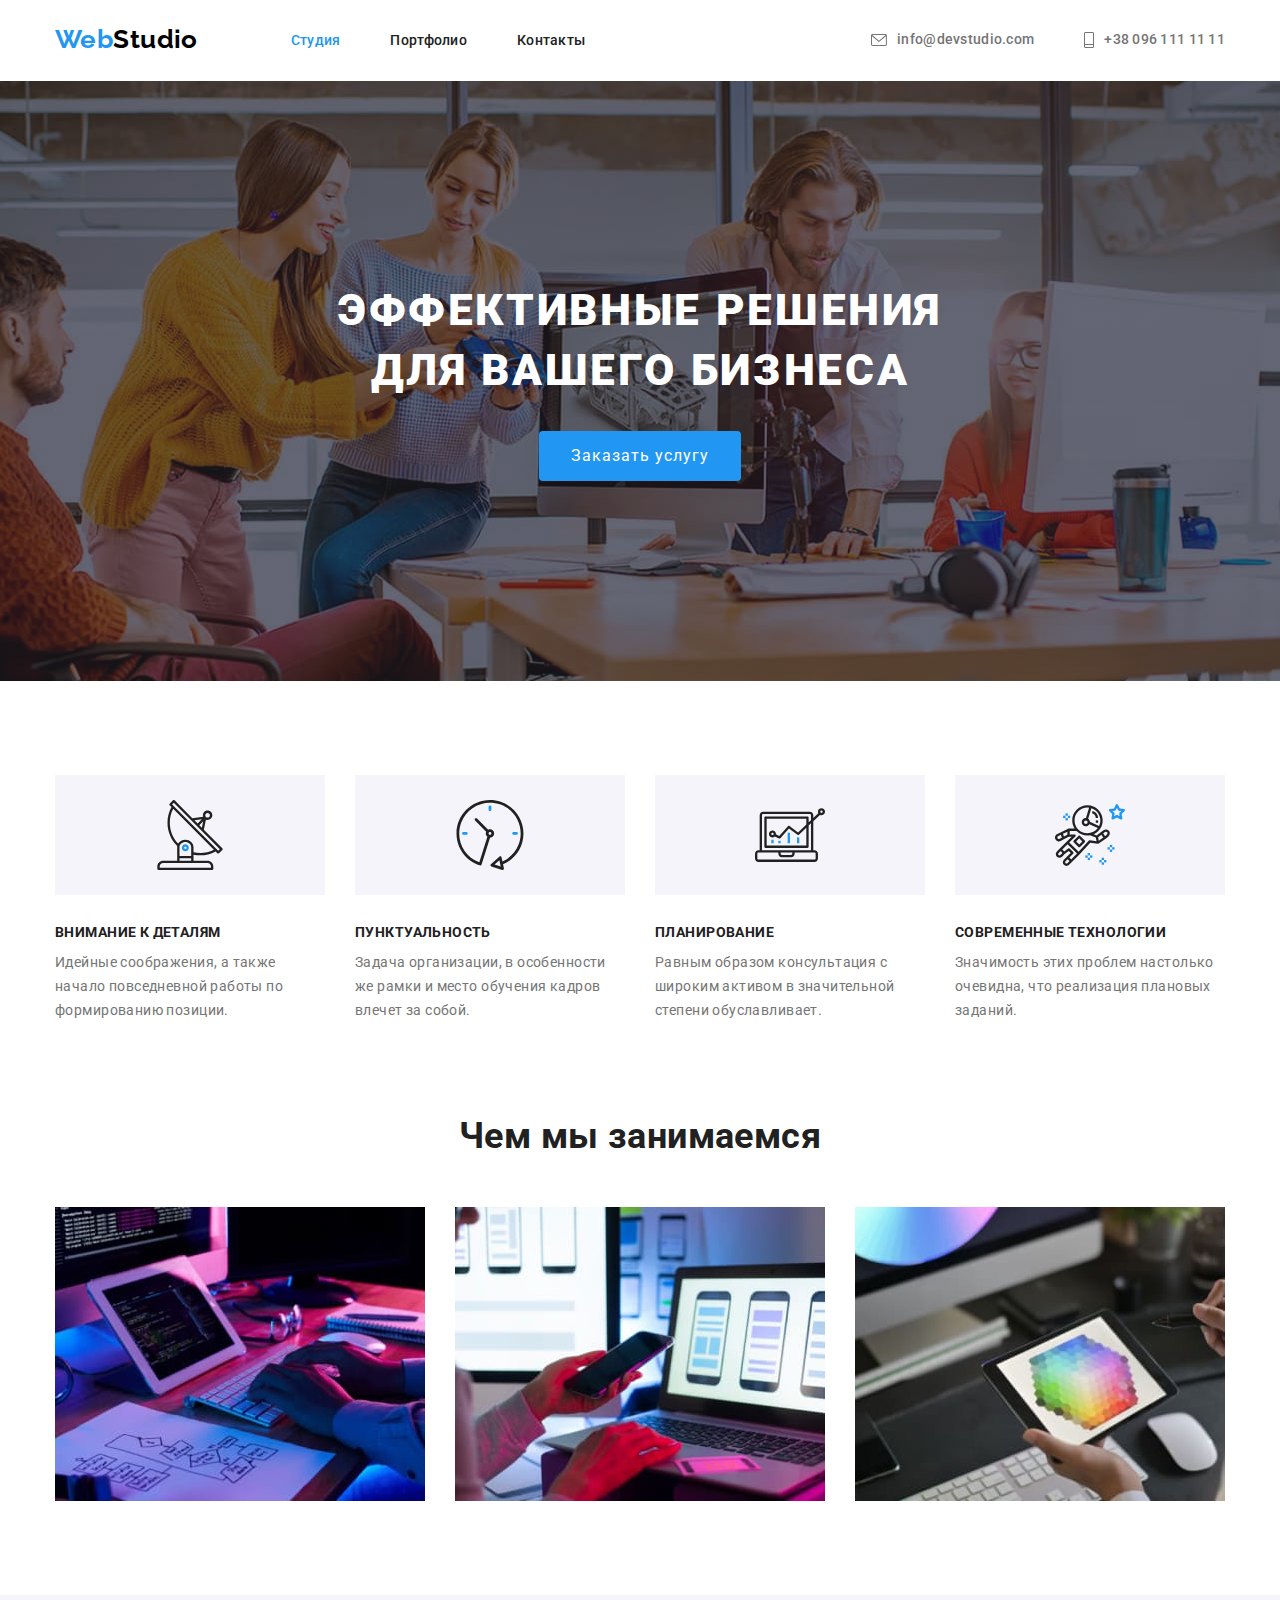
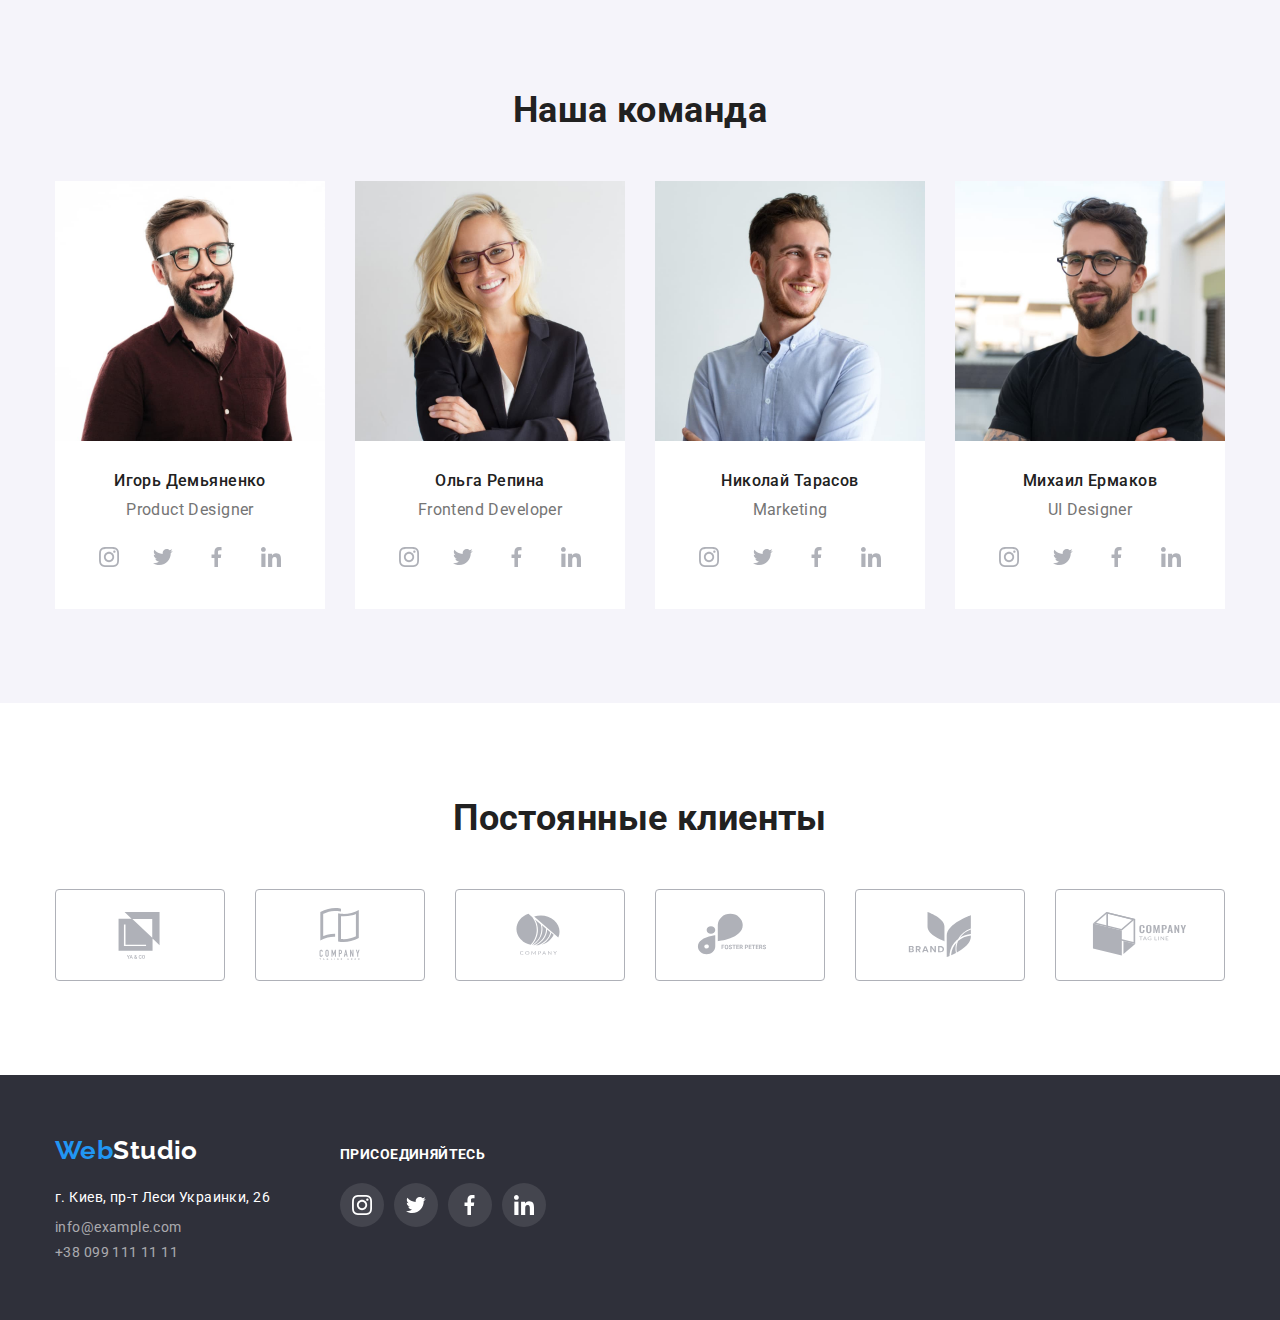
==== index.html @ 22957c2f "Initial commit" ====
<!DOCTYPE html>
<html lang="ru">
  <head>
    <meta charset="UTF-8" />
    <meta http-equiv="X-UA-Compatible" content="IE=edge" />
    <meta name="viewport" content="width=device-width, initial-scale=1.0" />
    <title>WebStudio</title>
    <link rel="preconnect" href="https://fonts.googleapis.com" />
    <link rel="preconnect" href="https://fonts.gstatic.com" crossorigin />
    <link
      href="https://fonts.googleapis.com/css2?family=Raleway:wght@700&family=Roboto:wght@400;500;700&display=swap"
      rel="stylesheet"
    />
    <link rel="stylesheet" href="https://cdn.jsdelivr.net/npm/modern-normalize@1.1.0/modern-normalize.min.css">
    <link rel="stylesheet" href="./css/styles.css" />
  </head>
  <body>
    <header class="page-header">
      <div class="container page-header-container">
        <nav class="page-nav">
          <a class="logo link" href="./index.html"><span class="active">Web</span>Studio </a>
          <ul class="menu list">
            <li class="menu-list">
              <a class="menu-item active link" href="./index.html">Студия</a>
            </li>
            <li class="menu-list">
              <a class="menu-item link" href="about.html">Портфолио</a>
            </li>
            <li class="menu-list">
              <a class="menu-item link" href="./index.html">Контакты</a>
            </li>
          </ul>
        </nav>
          <ul class="contact list ">
            <li class="item">
              <a class="mail-link link" href="mailto:info@devstudio.com" lang="en">
                <svg class="nav-contacts-icon " width="16px" height="12px">
                  <use href="./images/symbol-defs.svg#icon-mail"></use>
                </svg>

                info@devstudio.com</a>
            </li>
            <li class="item">
              <a class="phone-number link" href="tel:+380961111111">
                <svg class="nav-contacts-icon " width="10px" height="16px">
                  <use href="./images/symbol-defs.svg#icon-phone"></use>
                </svg>+38 096 111 11 11</a>
            </li>
          </ul>
      </div>
    </header>
    <main>
      <section class="section hero">
        <div class="hero-side container">
          <h1 class="main-title">Эффективные решения для вашего бизнеса</h1>
          <button class="modal-btn" type="button">Заказать услугу</button>
        </div>
      </section>
      <section class="section">
        <div class="container">
          <h2 hidden>Информация</h2>
          <ul class="about-list list">
            <li>
              <div class="feature-icon">
                <svg class="feature-item-icon">
                  <use href="./images/symbol-defs.svg#icon-antenna"></use>
                </svg>
              </div>
              <h3 class="about">Внимание к деталям</h3>
              <p class="about-description">
                Идейные соображения, а также начало повседневной работы по
                формированию позиции.
              </p>
            </li>
            <li>
              <div class="feature-icon">
                <svg class="feature-item-icon">
                  <use href="./images/symbol-defs.svg#icon-time"></use>
                </svg>
              </div>
              <h3 class="about">Пунктуальность</h3>
              <p class="about-description">
                Задача организации, в особенности же рамки и место обучения кадров
                влечет за собой.
              </p>
            </li>
            <li>
              <div class="feature-icon">
                <svg class="feature-item-icon">
                  <use href="./images/symbol-defs.svg#icon-statistics"></use>
                </svg>
              </div>
              <h3 class="about">Планирование</h3>
              <p class="about-description">
                Равным образом консультация с широким активом в значительной
                степени обуславливает.
              </p>
            </li>
            <li>
              <div class="feature-icon">
                <svg class="feature-item-icon">
                  <use href="./images/symbol-defs.svg#icon-astronaut"></use>
                </svg>
              </div>
              <h3 class="about">Современные технологии</h3>
              <p class="about-description">
                Значимость этих проблем настолько очевидна, что реализация
                плановых заданий.
              </p>
            </li>
          </ul>
        </div>
      </section>
      <section class="section about-img">
        <div class="container">
          <h2 class="section-title">Чем мы занимаемся</h2>
          <ul class="work-progress list">
            <li>
              <img
                src="./images/work/laptopj.jpg"
                alt="ноутбук"
                width="370"
                height="294"
              />
            </li>
            <li>
              <img
                src="./images/work/tabletj.jpg"
                alt="планшет"
                width="370"
                height="294"
              />
            </li>
            <li>
              <img
                src="./images/work/laptop2j.jpg"
                alt="ноутбук"
                width="370"
                height="294"
              />
            </li>
          </ul>
        </div>

      </section>
      <section class="team section">
        <div class="container">
          <h2 class="section-title">Наша команда</h2>
          <ul class=" employees list">
            <li class="team-item">
              <img
                src="./images/employees/игорь-демьяненко.jpg"
                alt="Игорь Демьяненко"
                width="270"
                height="260"
              />
              <h3  class="employees-name">Игорь Демьяненко</h3>
              <p  class="employees-position"lang="en">Product Designer</p>
              <ul class="team-social-list">
                <li class="team-social-item">
                  <a class="team-social-link" href="">
                    <svg class="team-social-icon">
                      <use href="./images/symbol-defs.svg#icon-instagram"></use>
                    </svg>
                  </a>
                </li>
                <li class="team-social-item">
                  <a class="team-social-link" href="">
                    <svg class="team-social-icon">
                      <use href="./images/symbol-defs.svg#icon-twitter"></use>
                    </svg>
                  </a>
                </li>
                <li class="team-social-item">
                  <a class="team-social-link" href="">
                    <svg class="team-social-icon">
                      <use href="./images/symbol-defs.svg#icon-facebook"></use>
                    </svg>
                  </a>
                </li>
                <li class="team-social-item">
                  <a class="team-social-link" href="">
                    <svg class="team-social-icon">
                      <use href="./images/symbol-defs.svg#icon-in"></use>
                    </svg>
                  </a>
                </li>
              </ul>
            </li>
            <li class="team-item">
              <img
                src="./images/employees/ольга-репина.jpg"
                alt="Ольга Репина"
                width="270"
                height="260"
              />
              <h3 class="employees-name" >Ольга Репина</h3>
              <p class="employees-position" lang="en">Frontend Developer</p>
              <ul class="team-social-list">
                <li class="team-social-item">
                  <a class="team-social-link" href="">
                    <svg class="team-social-icon">
                      <use href="./images/symbol-defs.svg#icon-instagram"></use>
                    </svg>
                  </a>
                </li>
                <li class="team-social-item">
                  <a class="team-social-link" href="">
                    <svg class="team-social-icon">
                      <use href="./images/symbol-defs.svg#icon-twitter"></use>
                    </svg>
                  </a>
                </li>
                <li class="team-social-item">
                  <a class="team-social-link" href="">
                    <svg class="team-social-icon">
                      <use href="./images/symbol-defs.svg#icon-facebook"></use>
                    </svg>
                  </a>
                </li>
                <li class="team-social-item">
                  <a class="team-social-link" href="">
                    <svg class="team-social-icon">
                      <use href="./images/symbol-defs.svg#icon-in"></use>
                    </svg>
                  </a>
                </li>
              </ul>
            </li>
            <li class="team-item">
              <img
                src="./images/employees/николай-тарасов.jpg"
                alt="Николай Тарасов"
                width="270"
                height="260"
              />
              <h3 class="employees-name" >Николай Тарасов</h3>
              <p class="employees-position" lang="en">Marketing</p>
              <ul class="team-social-list">
                <li class="team-social-item">
                  <a class="team-social-link" href="">
                    <svg class="team-social-icon">
                      <use href="./images/symbol-defs.svg#icon-instagram"></use>
                    </svg>
                  </a>
                </li>
                <li class="team-social-item">
                  <a class="team-social-link" href="">
                    <svg class="team-social-icon">
                      <use href="./images/symbol-defs.svg#icon-twitter"></use>
                    </svg>
                  </a>
                </li>
                <li class="team-social-item">
                  <a class="team-social-link" href="">
                    <svg class="team-social-icon">
                      <use href="./images/symbol-defs.svg#icon-facebook"></use>
                    </svg>
                  </a>
                </li>
                <li class="team-social-item">
                  <a class="team-social-link" href="">
                    <svg class="team-social-icon">
                      <use href="./images/symbol-defs.svg#icon-in"></use>
                    </svg>
                  </a>
                </li>
              </ul>
            </li>
            <li class="team-item">
              <img
                src="./images/employees/михаил-ермаков.jpg"
                alt="Михаил Ермаков"
                width="270"
                height="260"
              />
              <h3 class="employees-name" >Михаил Ермаков</h3>
              <p class="employees-position" lang="en">UI Designer</p>
              <ul class="team-social-list">
                <li class="team-social-item">
                  <a class="team-social-link" href="">
                    <svg class="team-social-icon">
                      <use href="./images/symbol-defs.svg#icon-instagram"></use>
                    </svg>
                  </a>
                </li>
                <li class="team-social-item">
                  <a class="team-social-link" href="">
                    <svg class="team-social-icon">
                      <use href="./images/symbol-defs.svg#icon-twitter"></use>
                    </svg>
                  </a>
                </li>
                <li class="team-social-item">
                  <a class="team-social-link" href="">
                    <svg class="team-social-icon">
                      <use href="./images/symbol-defs.svg#icon-facebook"></use>
                    </svg>
                  </a>
                </li>
                <li class="team-social-item">
                  <a class="team-social-link" href="">
                    <svg class="team-social-icon">
                      <use href="./images/symbol-defs.svg#icon-in"></use>
                    </svg>
                  </a>
                </li>
              </ul>
            </li>
          </ul>
        </div>
      </section>
      <section class="section clients">
        <div class="container">
          <h2 class="section-title">Постоянные клиенты</h2>
          <ul class="clients-list list">
            <li class="clients-list-item">
              <a class="clients-link" href="">
                <svg class="clients-item-logo" widht="106" height="60">
                  <use href="./images/symbol-defs.svg#icon-yaco"></use>
                </svg>
              </a>
            </li>
            <li class="clients-list-item">
              <a class="clients-link" href="">
                <svg class="clients-item-logo" widht="106" height="60">
                  <use href="./images/symbol-defs.svg#icon-company_tagline"></use>
                </svg>
              </a>
            </li>
            <li class="clients-list-item">
              <a class="clients-link" href=""
                ><svg class="clients-item-logo" width="106" height="60">
                  <use href="./images/symbol-defs.svg#icon-company"></use>
                </svg>
              </a>
            </li>
            <li class="clients-list-item">
              <a class="clients-link" href="">
                <svg class="clients-item-logo" width="106" height="60">
                  <use href="./images/symbol-defs.svg#icon-foster_peters"></use>
                </svg>
              </a>
            </li>
            <li class="clients-list-item">
              <a class="clients-link" href="">
                <svg class="clients-item-logo" width="106" height="60">
                  <use href="./images/symbol-defs.svg#icon-brand"></use>
                </svg>
              </a>
            </li>
            <li class="clients-list-item">
              <a class="clients-link" href="">
                <svg class="clients-item-logo" width="106" height="60">
                  <use href="./images/symbol-defs.svg#icon-company_tag_line"></use>
                </svg>
              </a>
            </li>
          </ul>
        </div>
      </section>
    </main>
    <footer class="footer ">
      <div class="container footer-address-social">
        <div>
        <a class="logo-footer link" href="./index.html"><span class="active">Web</span>Studio </a>
        <address class="address">
          <div class="footer-contact">
            <ul class=" list">
              <li class="footer-list">
                <a class="maps-go link"
                  href="https://goo.gl/maps/N538ZTTaSPctqNAb8"
                  target="_blank"
                  rel="noopener noreferrer"
                  >г. Киев, пр-т Леси Украинки, 26
                </a>
              </li>
              <li class="footer-list">
                <a class="mail-link-footer link" href="mailto:info@example.com" lang="en">info@example.com</a>
              </li>
              <li class="footer-list">
                <a class="phone-number-footer link" href="tel:+380991111111">+38 099 111 11 11</a>
              </li>
            </ul>
          </div>
        </address>
      </div>
          <div class="social">
            <h3 class="social-title">присоединяйтесь</h3>
            <ul class="social-list">
              <li class="social-list-item">
                <a class="social-link" href="">
                  <svg class="social-item-logo">
                    <use href="./images/symbol-defs.svg#icon-instagram"></use>
                  </svg>
                </a>
              </li>
              <li class="social-list-item">
                <a class="social-link" href="">
                  <svg class="social-item-logo">
                    <use href="./images/symbol-defs.svg#icon-twitter"></use>
                  </svg>
                </a>
              </li>
              <li class="social-list-item">
                <a class="social-link" href="">
                  <svg class="social-item-logo">
                    <use href="./images/symbol-defs.svg#icon-facebook"></use>
                  </svg>
                </a>
              </li>
              <li class="social-list-item">
                <a class="social-link" href="">
                  <svg class="social-item-logo">
                    <use href="./images/symbol-defs.svg#icon-in"></use>
                  </svg>
                </a>
              </li>
            </ul>
          </div>
        </address>
      </div>
    </div>
    </footer>
  </body>
</html>
---- css/styles.css ----
:root {
  --background: #ffffff;
  --text-color: #757575;
  --active-color: #2196f3;
  --title-color: #212121;
  --text-primary-color: #ffffff;
  --black: #000;
  --hero-color: #2f303a;
  --icon-color: #afb1b8;
  --background-icon: #f5f4fa;
  --icon-bg-color: rgba(255, 255, 255, 0.1);
  --border-color: #eeeeee;
}

h1,
h2,
h3,
p {
  margin-top: 0;
  margin-bottom: 0;
}

ul,
ol {
  margin-top: 0;
  margin-bottom: 0;
  padding-left: 0;
}

img {
  display: block;
  max-width: 100%;
  height: auto;
}

button {
  cursor: pointer;
}

.section {
  padding: 94px 0;
}

body {
  font-family: "Roboto", sans-serif;
  font-size: 14px;
  letter-spacing: 0.03em;
  color: var(--text-color);
  background-color: var(--background);
}

.container {
  width: 1200px;
  margin-left: auto;
  margin-right: auto;
  padding-left: 15px;
  padding-right: 15px;
}

.list {
  list-style: none;
}

.link {
  text-decoration: none;
}

/*=========================header=========================  */

.page-header .contact-link {
  color: var(--text-color);
}

.page-header-container {
  display: flex;
  align-items: center;
}

.page-nav {
  display: flex;
  align-items: center;
}

.logo {
  font-family: "Raleway", sans-serif;
  font-weight: 700;
  font-size: 26px;
  line-height: 1.2;
  color: var(--black);
  margin-right: 93px;
  padding-top: 24px;
  padding-bottom: 25px;
  display: block;
}

.menu-list,
.contact {
  list-style: none;
}

.menu {
  display: flex;
  align-items: center;
  padding-top: 32px;
  padding-bottom: 32px;
}

.menu-list:not(:last-child) {
  margin-right: 50px;
}
.active {
  color: var(--active-color);
}

.menu-item {
  font-weight: 500;
  line-height: 1.14;
  letter-spacing: 0.02em;
  color: var(--title-color);
}

.mail-link {
  display: flex;
  align-items: center;
  padding-top: 32px;
  padding-bottom: 32px;
  font-weight: 500;
  font-size: 14px;
  line-height: 1.14;
  letter-spacing: 0.02em;
  color: var(--text-color);
  fill: var(--icon-color);
}

.nav-contacts-icon {
  fill: currentColor;
  margin-right: 10px;
}

.contact .item + .item {
  margin-left: 50px;
}

.phone-number {
  display: flex;
  align-items: center;
  padding-top: 32px;
  padding-bottom: 32px;
  font-weight: 500;
  font-size: 14px;
  line-height: 1.14;
  letter-spacing: 0.02em;
  color: var(--text-color);
  fill: var(--icon-color);
}

.menu-item.active,
.menu-item:focus,
.menu-item:hover,
.contact:focus,
.contact:hover {
  color: var(--active-color);
}

.contact {
  display: flex;
  align-items: center;
  margin-left: auto;
}

.mail-link:hover,
.mail-link:focus,
.mail-link-footer:hover,
.mail-link-footer:focus {
  color: var(--active-color);
}

.phone-number:hover,
.phone-number:focus,
.phone-number-footer:hover,
.phone-number-footer:focus {
  color: var(--active-color);
}

/*=========================hero=========================  */

.hero {
  padding: 200px 0;
  background-color: var(--hero-color);
  text-align: center;
  max-width: 1600px;
  margin-right: auto;
  margin-left: auto;
  background-repeat: no-repeat;
  background-image: linear-gradient(
      to right,
      rgba(47, 48, 58, 0.4),
      rgba(47, 48, 58, 0.4)
    ),
    url(../images/backround/backround.jpg);
  background-position: center;
  background-size: cover;
}

.main-title {
  margin-top: 0;
  margin-bottom: 30px;
  margin-left: auto;
  margin-right: auto;
  width: 696px;
  font-weight: 900;
  font-size: 44px;
  line-height: 1.36;
  text-align: center;
  letter-spacing: 0.06em;
  text-transform: uppercase;
  color: var(--text-primary-color);
}

.about-list {
  display: flex;
  flex-wrap: wrap;
  gap: 30px;
}

.about {
  font-weight: 700;
  font-size: 14px;
  line-height: 1.14;
  text-transform: uppercase;
  color: var(--title-color);
  margin-bottom: 10px;
}

.about-description {
  font-weight: 400;
  line-height: 1.71;
  flex-wrap: wrap;
  width: 270px;
  height: 70px;
}

.feature-icon {
  display: flex;
  flex-wrap: wrap;
  align-content: center;
  justify-content: center;
  height: 120px;
  margin-bottom: 30px;
  background-color: var(--background-icon);
}

.feature-item-icon {
  display: flex;
  flex-wrap: wrap;
  width: 70px;
  height: 70px;
}

/*=========================about-img=========================  */

.about-img {
  padding-top: 0;
}

.section-title {
  font-weight: 700;
  font-size: 36px;
  line-height: 1.17;
  text-align: center;
  color: var(--title-color);
}

.work-progress {
  margin-top: 50px;
  display: flex;
  gap: 30px;
}

/*=========================team=========================  */

.team {
  background: #f5f4fa;
}

.team-item {
  background-color: var(--text-primary-color);
}

.employees {
  margin-top: 50px;
  display: flex;
  gap: 30px;
}

.employees-name {
  font-weight: 500;
  font-size: 16px;
  line-height: 1.19;
  text-align: center;
  color: var(--title-color);
  margin-bottom: 10px;
  padding-top: 30px;
}

.employees-position {
  font-weight: 400;
  font-size: 16px;
  line-height: 1.19;
  text-align: center;
  margin-bottom: 16px;
}

.team-social-list {
  display: flex;
  gap: 10px;
  justify-content: center;
  margin: 0px;
  padding-bottom: 30px;
}

.team-social-item {
  display: flex;
  justify-content: center;
}

.team-social-link {
  width: 44px;
  height: 44px;
  border-radius: 50%;
  display: flex;
  align-items: center;
  justify-content: center;
  fill: var(--icon-color);
}

.team-social-link:hover,
.team-social-link:focus {
  fill: var(--text-primary-color);
  background: var(--active-color);
}

.team-social-icon {
  width: 20px;
  height: 20px;
}

/*=========================clients=========================  */
.clients-list {
  display: flex;
  justify-content: center;
  gap: 30px;
  margin-top: 50px;
}

.clients-list-item {
  width: calc((100% - 150px) / 6);
}

.clients-link {
  display: flex;
  flex-wrap: wrap;
  height: 92px;
  border: 1px solid var(--icon-color);
  border-radius: 4px;
  align-content: center;
  justify-content: center;
  fill: var(--icon-color);
}

.clients-link:hover,
.clients-link:focus {
  fill: var(--active-color);
  border: 1px solid var(--active-color);
}

/*=========================footer=========================  */

.footer {
  background-color: var(--hero-color);
  padding-top: 60px;
  padding-bottom: 60px;
}

.maps-go {
  font-weight: 400;
  font-size: 14px;
  line-height: 1.71;
  color: var(--text-primary-color);
}

.footer-list:not(:last-child) {
  margin-bottom: 9px;
}

.mail-link-footer,
.phone-number-footer {
  color: rgba(255, 255, 255, 0.6);
}

.logo-footer {
  font-family: "Raleway", sans-serif;
  font-weight: 700;
  font-size: 26px;
  line-height: 1.2;
  color: var(--text-primary-color);
  display: block;
  margin-bottom: 20px;
}

.address {
  font-style: normal;
}

.footer-contact {
  display: flex;
  align-items: baseline;
}

.footer-list :last-of-type {
  margin-bottom: 0;
  padding-bottom: 0;
}

.footer-address-social {
  display: flex;
  align-items: baseline;
}

.social {
  margin-left: 70px;
}

.social-title {
  margin-bottom: 20px;
  font-size: 14px;
  line-height: 1.14;
  text-transform: uppercase;
  font-style: normal;
  color: var(--background);
}

.social-list {
  display: flex;
  align-items: center;
  justify-content: center;
  gap: 10px;
}

.social-list-item {
  display: flex;
  flex-wrap: wrap;
  width: 44px;
  height: 44px;
  border-radius: 50%;
  background: var(--icon-bg-color);
}

.social-link {
  width: 44px;
  height: 44px;
  border-radius: 50%;
  display: flex;
  flex-wrap: wrap;
  align-content: center;
  justify-content: center;
  fill: var(--text-primary-color);
}

.social-item-logo {
  width: 20px;
  height: 20px;
}

.social-link:hover,
.social-link:focus {
  background: var(--active-color);
}

/*=========================projects =========================  */

.project {
  display: flex;
  flex-wrap: wrap;
  gap: 30px;
  padding: 0;
}

.projects-title {
  font-size: 0;
  color: transparent;
}

.filter-list {
  list-style: none;
  display: flex;
  justify-content: center;
  margin-bottom: 50px;
}

.filter-item:not(:last-child) {
  margin-right: 8px;
}

.project-title {
  font-size: 18px;
  line-height: 2;
  letter-spacing: 0.06em;
  color: var(--title-color);
}

.product-item {
  background-color: var(--text-primary-color);
  border: 1px solid var(--border-color);
  width: calc((100% - 60px) / 3);
  margin-bottom: 30px;
}

.product-link:hover,
.product-link:focus {
  display: block;
  box-shadow: 0px 1px 1px rgba(0, 0, 0, 0.12), 0px 4px 4px rgba(0, 0, 0, 0.06),
    1px 4px 6px rgba(0, 0, 0, 0.16);
}

.name {
  font-weight: 700;
  font-size: 18px;
  line-height: 2;
  letter-spacing: 0.06em;
  color: var(--title-color);
  padding-top: 20px;
  padding-right: 24px;
  padding-left: 24px;
  margin-bottom: 4px;
}

.technology {
  font-weight: 400;
  font-size: 16px;
  line-height: 1.88;
  margin: 0;
  padding-top: 0;
  padding-left: 24px;
  padding-bottom: 20px;
  padding-right: 24px;
  color: var(--text-color);
}

/*=========================button =========================  */

.modal-btn {
  display: inline-block;
  border: none;
  border-radius: 4px;
  padding: 10px 32px;
  min-width: 200px;
  font-family: "Roboto";
  font-size: 16px;
  line-height: 1.88;
  align-items: center;
  letter-spacing: 0.06em;
  color: var(--text-primary-color);
  background-color: var(--active-color);
  cursor: pointer;
}

.modal-btn:hover,
.modal-btn:focus {
  color: var(--active-color);
  background-color: var(--text-primary-color);
}

.button.current,
.button:hover,
.button:focus {
  color: var(--text-primary-color);
  background-color: var(--active-color);
  box-shadow: 0px 3px 1px rgba(0, 0, 0, 0.1), 0px 1px 2px rgba(0, 0, 0, 0.08),
    0px 2px 2px rgba(0, 0, 0, 0.12);
}

.button-active {
  display: inline-block;
  border: none;
  border-radius: 4px;
  margin-top: 0;
  margin-bottom: 0;
  padding: 6px 22px;
  font-family: inherit;
  font-weight: 500;
  font-size: 16px;
  line-height: 1.62;
  text-align: center;
  letter-spacing: 0.03em;
  cursor: pointer;
}

.button-active:not(:last-child) {
  margin-left: 8px;
}
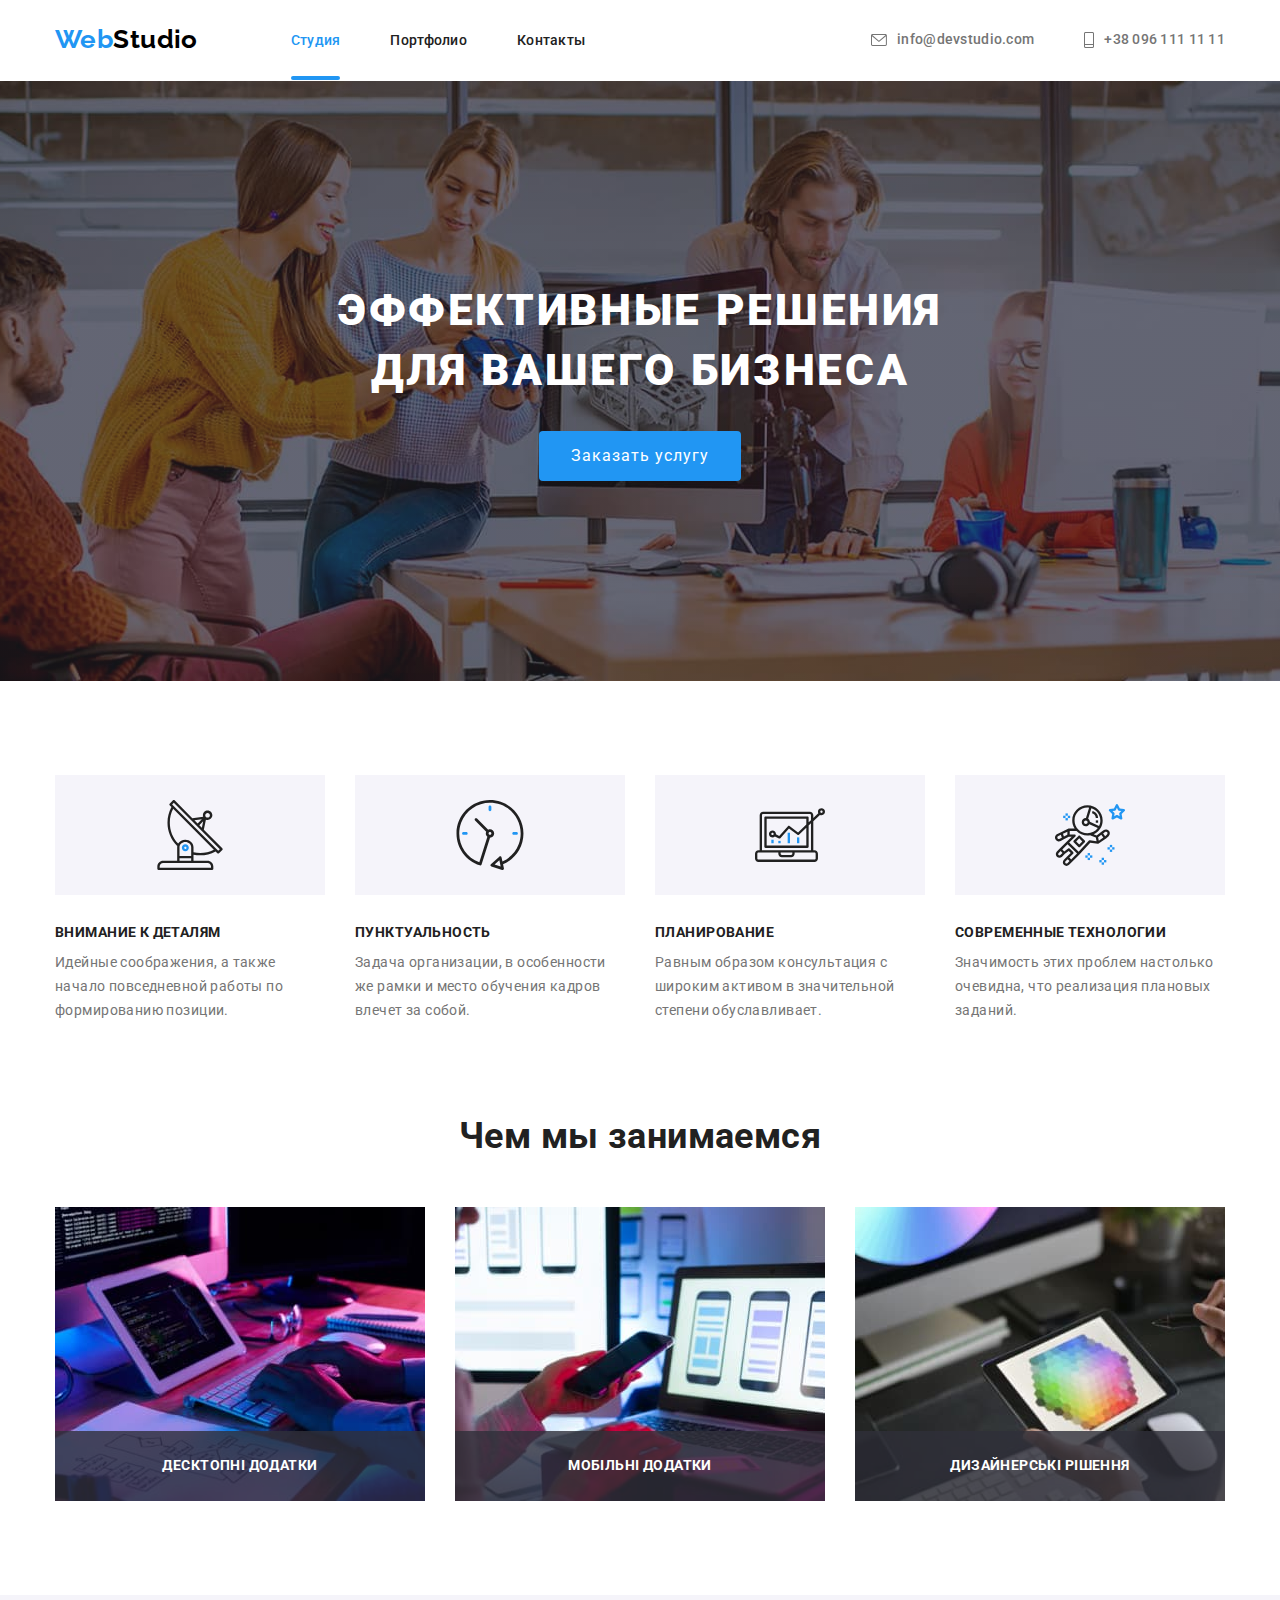
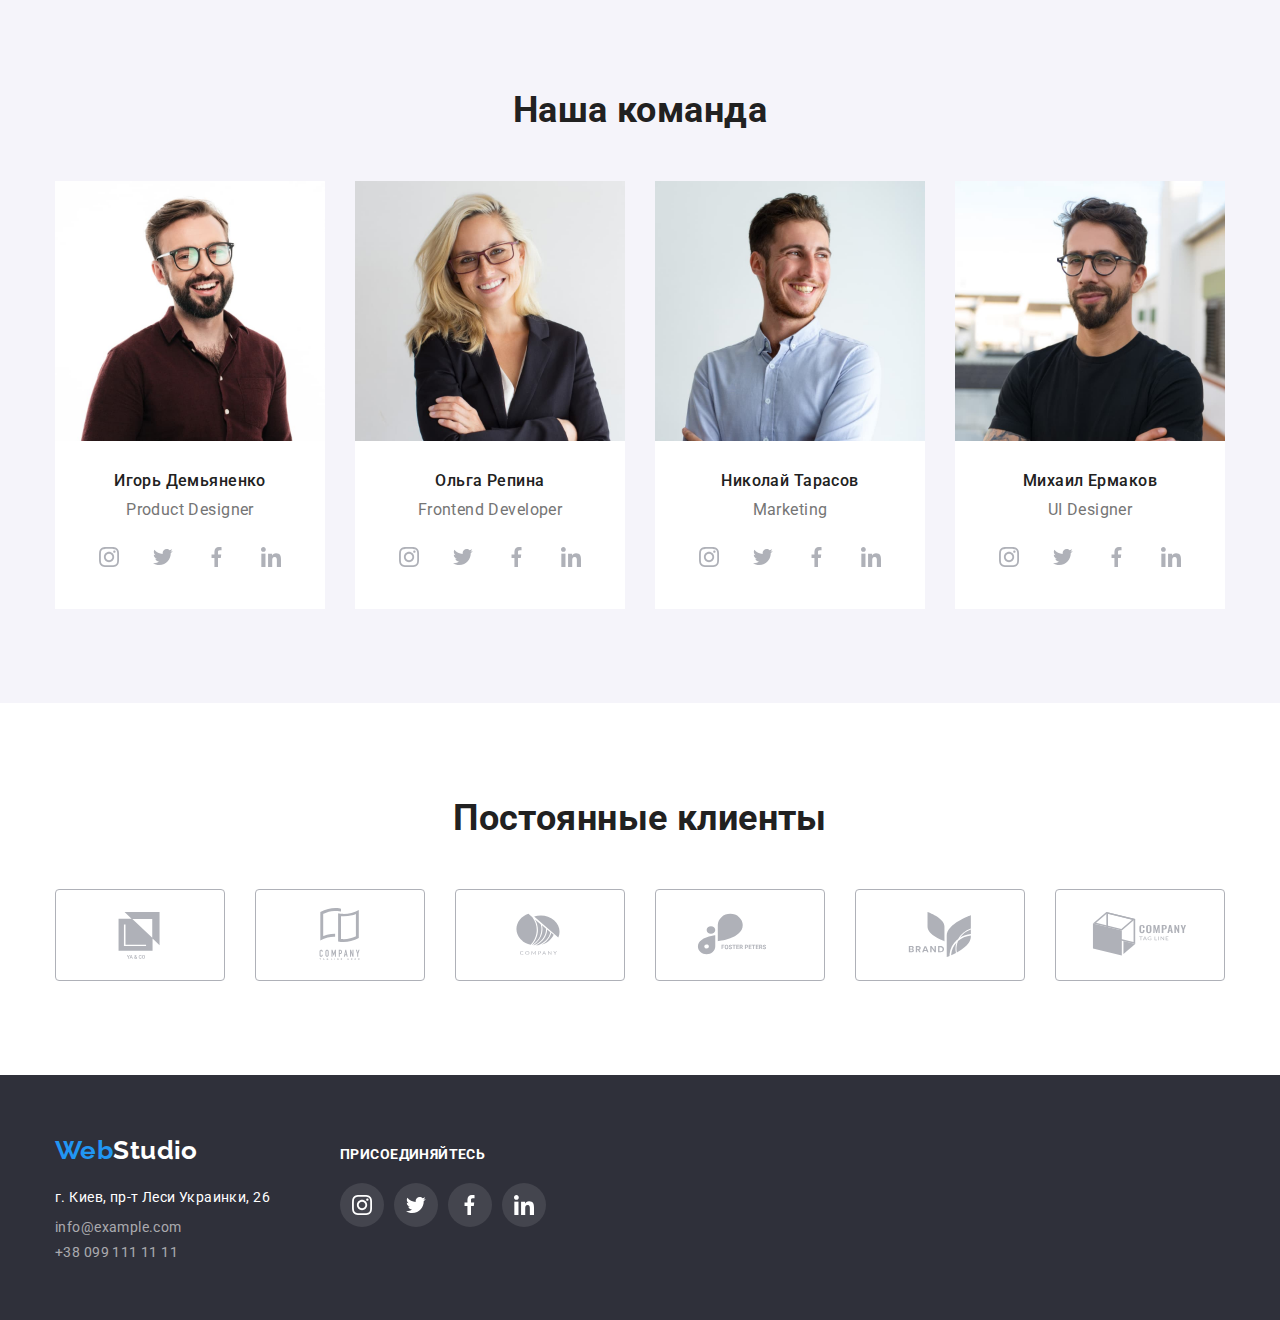
==== commit 91d86acf: "update" ====
--- a/index.html
+++ b/index.html
@@ -18,7 +18,7 @@
     <header class="page-header">
       <div class="container page-header-container">
         <nav class="page-nav">
-          <a class="logo link" href="./index.html"><span class="active">Web</span>Studio </a>
+          <a class="logo link" href="./index.html"><span class="blue">Web</span>Studio </a>
           <ul class="menu list">
             <li class="menu-list">
               <a class="menu-item active link" href="./index.html">Студия</a>
@@ -53,7 +53,7 @@
       <section class="section hero">
         <div class="hero-side container">
           <h1 class="main-title">Эффективные решения для вашего бизнеса</h1>
-          <button class="modal-btn" type="button">Заказать услугу</button>
+          <button class="modal-btn" type="button" data-modal-open>Заказать услугу</button>
         </div>
       </section>
       <section class="section">
@@ -116,28 +116,40 @@
           <h2 class="section-title">Чем мы занимаемся</h2>
           <ul class="work-progress list">
             <li>
-              <img
+              <div class="work-progress-item">
+                <img
                 src="./images/work/laptopj.jpg"
                 alt="ноутбук"
                 width="370"
-                height="294"
-              />
-            </li>
-            <li>
-              <img
+                height="294"/>
+                <p class="work-progress-text">
+                  Десктопні додатки
+                </p>
+              </div>
+            </li>
+            <li>
+              <div class="work-progress-item">
+                <img
                 src="./images/work/tabletj.jpg"
                 alt="планшет"
                 width="370"
-                height="294"
-              />
-            </li>
-            <li>
-              <img
+                height="294"/>
+                <p class="work-progress-text">
+                  Мобільні додатки
+                </p>
+              </div>
+            </li>
+            <li>
+              <div class="work-progress-item">
+                <img
                 src="./images/work/laptop2j.jpg"
                 alt="ноутбук"
                 width="370"
-                height="294"
-              />
+                height="294"/>
+                <p class="work-progress-text">
+                Дизайнерські рішення
+                </p>
+              </div>
             </li>
           </ul>
         </div>
@@ -363,7 +375,7 @@
     <footer class="footer ">
       <div class="container footer-address-social">
         <div>
-        <a class="logo-footer link" href="./index.html"><span class="active">Web</span>Studio </a>
+        <a class="logo-footer link" href="./index.html"><span class="blue">Web</span>Studio </a>
         <address class="address">
           <div class="footer-contact">
             <ul class=" list">
@@ -422,5 +434,15 @@
       </div>
     </div>
     </footer>
+    <div class="backdrop is-hidden" data-modal>
+      <div class="modal">
+        <button class="modal-close-btn" type="button" data-modal-close>
+          <svg class="modal-close-btn-icon" width="11" height="11">
+            <use href="./images/symbol-defs.svg#icon-close-modal"></use>
+          </svg>
+        </button>
+      </div>
+    </div>
+    <script src="./js/modal.js"></script>
   </body>
 </html>
--- a/css/styles.css
+++ b/css/styles.css
@@ -10,6 +10,8 @@
   --background-icon: #f5f4fa;
   --icon-bg-color: rgba(255, 255, 255, 0.1);
   --border-color: #eeeeee;
+  --transition-dur-and-func: 250ms cubic-bezier(0.4, 0, 0.2, 1);;
+
 }
 
 h1,
@@ -93,6 +95,24 @@
   display: block;
 }
 
+.menu-item.active::after {
+  content: "";
+  display: block;
+  width: 100%;
+  height: 4px;
+  border-radius: 2px;
+  background: var(--active-color);
+  position: absolute;
+  display: block;
+  left: 0;
+  bottom: 0;
+}
+
+.menu-item.active{
+  position: relative;
+  color: var(--active-color);
+}
+
 .menu-list,
 .contact {
   list-style: none;
@@ -108,7 +128,8 @@
 .menu-list:not(:last-child) {
   margin-right: 50px;
 }
-.active {
+
+.blue {
   color: var(--active-color);
 }
 
@@ -117,6 +138,9 @@
   line-height: 1.14;
   letter-spacing: 0.02em;
   color: var(--title-color);
+  padding-top: 32px;
+  padding-bottom: 32px;
+  transition: var(--transition-dur-and-func);
 }
 
 .mail-link {
@@ -130,6 +154,7 @@
   letter-spacing: 0.02em;
   color: var(--text-color);
   fill: var(--icon-color);
+  transition: var(--transition-dur-and-func);
 }
 
 .nav-contacts-icon {
@@ -152,6 +177,7 @@
   letter-spacing: 0.02em;
   color: var(--text-color);
   fill: var(--icon-color);
+  transition: var(--transition-dur-and-func);
 }
 
 .menu-item.active,
@@ -181,6 +207,8 @@
 .phone-number-footer:focus {
   color: var(--active-color);
 }
+
+
 
 /*=========================hero=========================  */
 
@@ -277,6 +305,29 @@
   gap: 30px;
 }
 
+.work-progress-item{
+  position: relative;
+}
+
+.work-progress-text{
+  position: absolute;
+  bottom: 0;
+  left: 0;
+
+  width: 100%;
+  margin-bottom: 0;
+  padding: 27px 0;
+
+  text-align: center;
+  color: var(--text-primary-color);
+  font-weight: 700;
+  line-height: 1.14;
+  text-transform: uppercase;
+
+  background-color: rgba(47, 48, 58, 0.8);
+}
+
+
 /*=========================team=========================  */
 
 .team {
@@ -332,6 +383,7 @@
   align-items: center;
   justify-content: center;
   fill: var(--icon-color);
+  transition: var(--transition-dur-and-func);
 }
 
 .team-social-link:hover,
@@ -366,6 +418,7 @@
   align-content: center;
   justify-content: center;
   fill: var(--icon-color);
+  transition: var(--transition-dur-and-func);
 }
 
 .clients-link:hover,
@@ -396,6 +449,7 @@
 .mail-link-footer,
 .phone-number-footer {
   color: rgba(255, 255, 255, 0.6);
+  transition: var(--transition-dur-and-func);
 }
 
 .logo-footer {
@@ -465,6 +519,7 @@
   align-content: center;
   justify-content: center;
   fill: var(--text-primary-color);
+  transition: var(--transition-dur-and-func);
 }
 
 .social-item-logo {
@@ -547,6 +602,40 @@
   color: var(--text-color);
 }
 
+.background-text {
+  position: absolute;
+  left: 0;
+  top: 0;
+  width: 100%;
+  height: 100%;
+  font-weight: 400;
+  font-size: 18px;
+  line-height: 1.56;
+  color: var(--text-primary-color);
+  background: rgba(33, 150, 243, 0.9);
+  padding-top: 63px;
+  padding-bottom: 63px;
+  padding-left: 24px;
+  padding-right: 24px;
+  transform: translate(0, 100%);
+  transition: var(--transition-dur-and-func);
+}
+
+.product-link {
+  display: block;
+  transition: var(--transition-dur-and-func);
+}
+
+.product-list-img {
+  position: relative;
+  overflow: hidden;
+}
+
+.product-item:hover .background-text,
+.product-item:focus .background-text {
+  transform: translate(0, 0);
+}
+
 /*=========================button =========================  */
 
 .modal-btn {
@@ -563,6 +652,7 @@
   color: var(--text-primary-color);
   background-color: var(--active-color);
   cursor: pointer;
+  transition: var(--transition-dur-and-func);
 }
 
 .modal-btn:hover,
@@ -593,9 +683,70 @@
   line-height: 1.62;
   text-align: center;
   letter-spacing: 0.03em;
-  cursor: pointer;
+  cursor: pointer; 
+   transition: var(--transition-dur-and-func);
+
 }
 
 .button-active:not(:last-child) {
   margin-left: 8px;
 }
+
+
+/* ======MODAL WINDOW========================= */
+.backdrop{
+  position: fixed;
+  top: 0;
+  left: 0;
+  width: 100%;
+  height: 100%;
+  background: rgba(0, 0, 0, 0.2);
+  z-index: 100;
+  transition: opacity var(--transition-dur-and-func), visibility var(--transition-dur-and-func);
+}
+
+.backdrop.is-hidden{
+opacity: 0;
+visibility: hidden;
+pointer-events: none;
+}
+
+.modal{
+  position: absolute;
+  top: 50%;
+  left: 50%;
+  transform: translate(-50%,-50%);
+  width: 528px;
+  height: 580px;
+  background: var(--text-primary-color);
+}
+
+.modal-close-btn{
+  position: absolute;
+  top: 8px;
+  right: 8px;
+  display: flex;
+  justify-content: center;
+  align-items: center;
+  width: 30px;
+  height: 30px;
+  border-radius: 50%;
+  background-color: transparent;
+  border: 1px solid rgba(0, 0, 0, 0.1);
+  padding: 0;
+  transition: border-color var(--transition-dur-and-func);
+}
+
+.modal-close-btn:hover,
+.modal-close-btn:focus{
+  border-color:var(--active-color);
+}
+
+.modal-close-btn:hover .modal-close-btn-icon,
+.modal-close-btn:focus .modal-close-btn-icon{
+  fill: var(--active-color);
+}
+
+.modal-close-btn-icon{
+  transition: fill var(--transition-dur-and-func);
+}